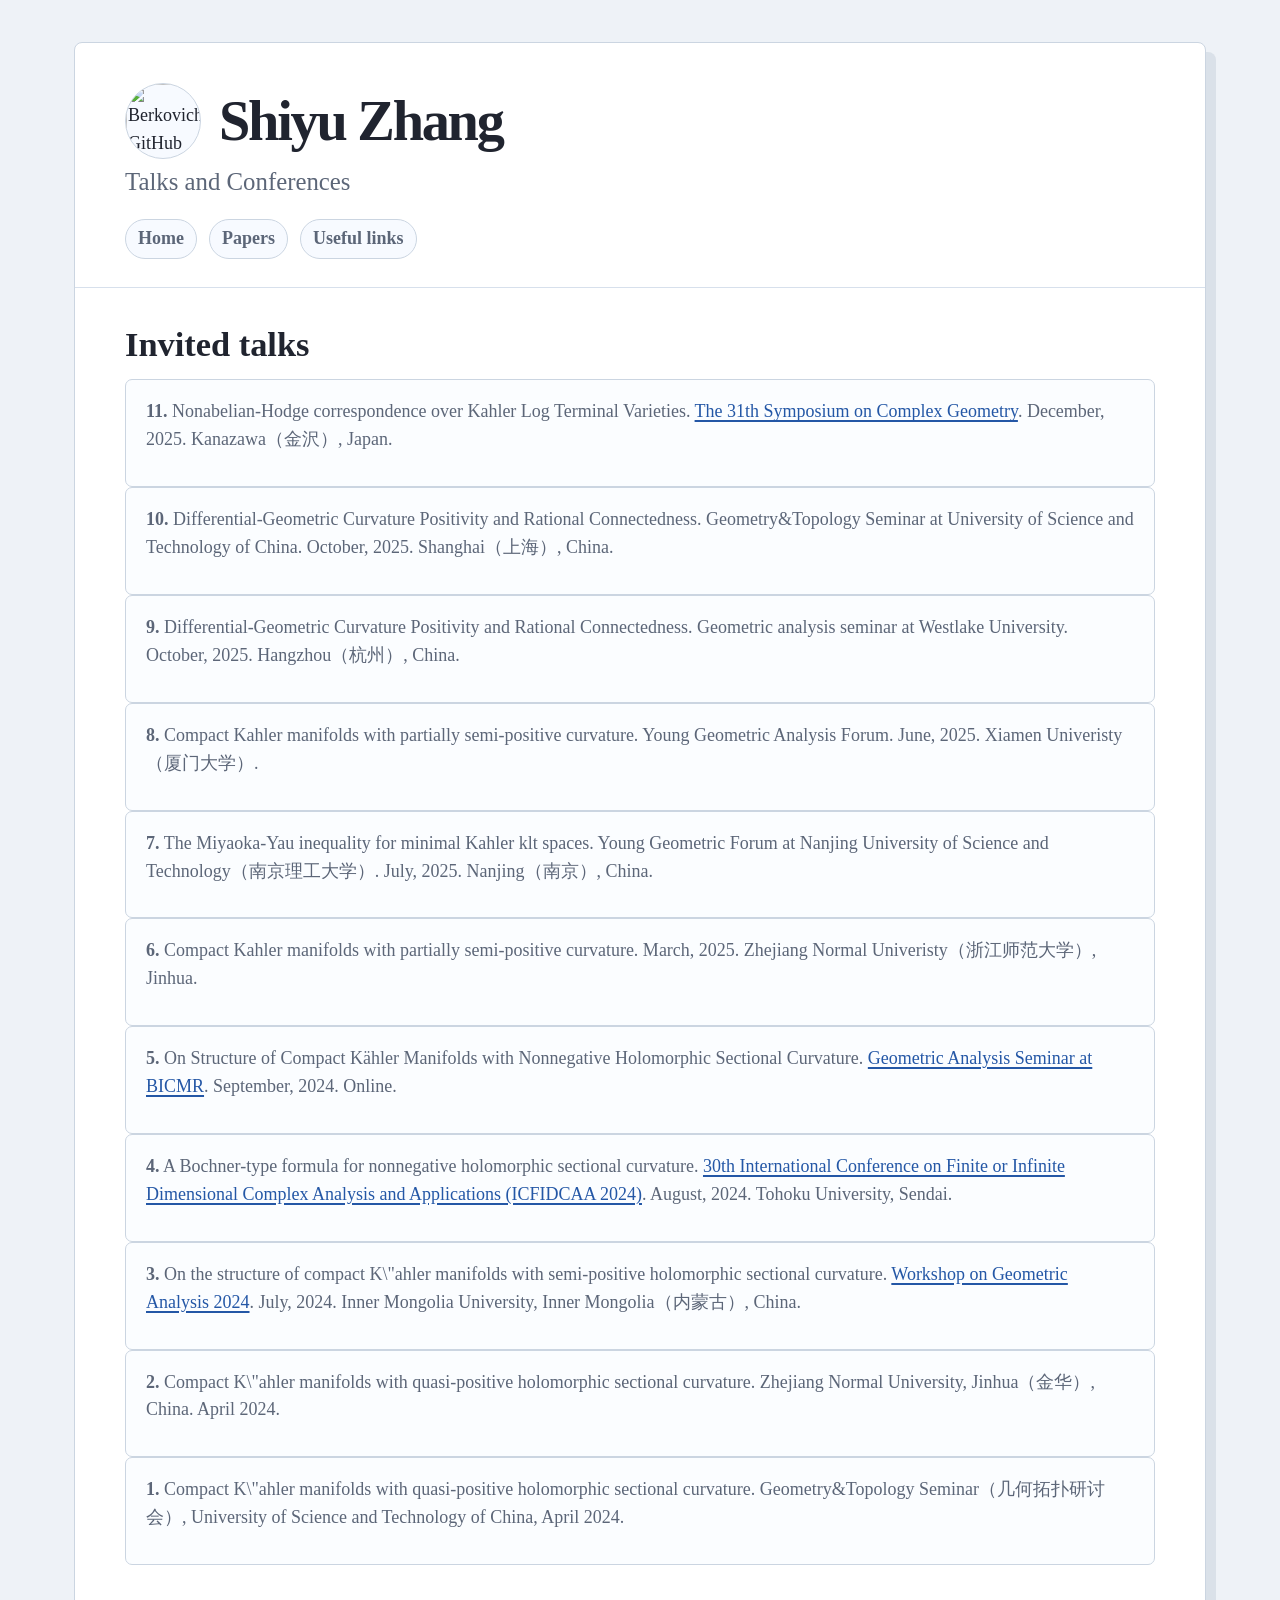
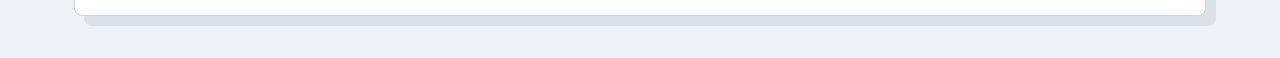
==== conferences/index.html @ d31d9f7d "Add GitHub avatar to page headers" ====
<html>
<head>
  <title>Shiyu Zhang Talks</title>
  <meta name="google-site-verification" content="iiVqSYgyMZaSKjwBvW68iFKeEzjvsk_R_WuHS7sTOfA" />
  <meta charset="UTF-8">
  <meta name="viewport" content="width=device-width, initial-scale=1.0">
  <script type="text/javascript" src="http://cdn.mathjax.org/mathjax/latest/MathJax.js?config=TeX-AMS-MML_HTMLorMML">
</script>
  <script type="text/x-mathjax-config">
    MathJax.Hub.Config({
        tex2jax: {inlineMath: [['$', '$']]},
        messageStyle: "none"
    });
</script>
  <link rel="stylesheet" href="../assets/site.css">
</head>

<body class="math-page">
  <main class="site-shell">
    <article class="site-card">
      <header class="hero">
        <div class="hero-heading">
          <img class="github-avatar" src="https://github.com/BerkovichYu.png" alt="BerkovichYu GitHub avatar">
          <h2 class="hero-title">Shiyu Zhang</h2>
        </div>
        <p class="subtitle">Talks and Conferences</p>
        <nav class="top-nav" aria-label="Page navigation">
          <a href="../">Home</a>
          <a href="../papers/">Papers</a>
          <a href="../Useful%20links/">Useful links</a>
        </nav>
      </header>

      <div class="content">
        <section class="section">
          <h2>Invited talks</h2>
          <div class="list-card">
            <div class="entry-card"><p><strong>11.</strong> Nonabelian-Hodge correspondence over Kahler Log Terminal Varieties. <a href="https://u-lab.my-pharm.ac.jp/~noda/cnf/kanazawa31e.html">The 31th Symposium on Complex Geometry</a>. December, 2025. Kanazawa（金沢）, Japan.</p></div>
            <div class="entry-card"><p><strong>10.</strong> Differential-Geometric Curvature Positivity and Rational Connectedness. Geometry&amp;Topology Seminar at University of Science and Technology of China. October, 2025. Shanghai（上海）, China.</p></div>
            <div class="entry-card"><p><strong>9.</strong> Differential-Geometric Curvature Positivity and Rational Connectedness. Geometric analysis seminar at Westlake University. October, 2025. Hangzhou（杭州）, China.</p></div>
            <div class="entry-card"><p><strong>8.</strong> Compact Kahler manifolds with partially semi-positive curvature. Young Geometric Analysis Forum. June, 2025. Xiamen Univeristy（厦门大学）.</p></div>
            <div class="entry-card"><p><strong>7.</strong> The Miyaoka-Yau inequality for minimal Kahler klt spaces. Young Geometric Forum at Nanjing University of Science and Technology（南京理工大学）. July, 2025. Nanjing（南京）, China.</p></div>
            <div class="entry-card"><p><strong>6.</strong> Compact Kahler manifolds with partially semi-positive curvature. March, 2025. Zhejiang Normal Univeristy（浙江师范大学）, Jinhua.</p></div>
            <div class="entry-card"><p><strong>5.</strong> On Structure of Compact Kähler Manifolds with Nonnegative Holomorphic Sectional Curvature. <a href="https://www.math.pku.edu.cn/teachers/jianchunchu/seminar24-25Fall.html">Geometric Analysis Seminar at BICMR</a>. September, 2024. Online.</p></div>
            <div class="entry-card"><p><strong>4.</strong> A Bochner-type formula for nonnegative holomorphic sectional curvature. <a href="https://www.math.is.tohoku.ac.jp/~sugawa/ICFIDCAA2024/">30th International Conference on Finite or Infinite Dimensional Complex Analysis and Applications (ICFIDCAA 2024)</a>. August, 2024. Tohoku University, Sendai.</p></div>
            <div class="entry-card"><p><strong>3.</strong> On the structure of compact K\"ahler manifolds with semi-positive holomorphic sectional curvature. <a href="http://conference.bicmr.pku.edu.cn/meeting/index?id=117">Workshop on Geometric Analysis 2024</a>. July, 2024. Inner Mongolia University, Inner Mongolia（内蒙古）, China.</p></div>
            <div class="entry-card"><p><strong>2.</strong> Compact K\"ahler manifolds with quasi-positive holomorphic sectional curvature. Zhejiang Normal University, Jinhua（金华）, China. April 2024.</p></div>
            <div class="entry-card"><p><strong>1.</strong> Compact K\"ahler manifolds with quasi-positive holomorphic sectional curvature. Geometry&amp;Topology Seminar（几何拓扑研讨会）, University of Science and Technology of China, April 2024.</p></div>
          </div>
        </section>
      </div>
    </article>
  </main>
</body>
</html>
---- assets/site.css ----
:root {
  --page-bg: #eef2f7;
  --panel-bg: #ffffff;
  --ink: #20242f;
  --muted: #5c6678;
  --line: #cbd5e1;
  --soft-line: #d7e0ec;
  --chip-bg: #f7faff;
  --blue: #2457a6;
  --green: #26734d;
  --gold: #8b6418;
  --purple: #6550aa;
}

* {
  box-sizing: border-box;
}

body {
  margin: 0;
  background: var(--page-bg);
  color: var(--ink);
  font-family: Inter, ui-sans-serif, system-ui, -apple-system, BlinkMacSystemFont, "Segoe UI", Arial, sans-serif;
  font-size: 18px;
  line-height: 1.55;
}

body.math-page {
  font-family: Georgia, "Times New Roman", serif;
}

a {
  color: var(--blue);
  text-decoration-thickness: 1.5px;
  text-underline-offset: 3px;
}

a:hover {
  color: var(--purple);
}

.site-shell {
  max-width: 1180px;
  margin: 42px auto;
  padding: 0 24px;
}

.site-card {
  background: var(--panel-bg);
  border: 1px solid var(--line);
  border-radius: 8px;
  box-shadow: 10px 10px 0 rgba(148, 163, 184, 0.22);
  overflow: hidden;
}

.hero {
  padding: 40px 50px 28px;
  border-bottom: 1px solid var(--soft-line);
}

.hero-heading {
  display: flex;
  align-items: center;
  gap: 18px;
}

.github-avatar {
  width: clamp(54px, 7vw, 76px);
  height: clamp(54px, 7vw, 76px);
  border: 1px solid var(--line);
  border-radius: 50%;
  background: var(--chip-bg);
  object-fit: cover;
}

.hero-title {
  margin: 0;
  color: var(--ink);
  font-family: Georgia, "Times New Roman", serif;
  font-size: clamp(2.35rem, 4.4vw, 3.55rem);
  line-height: 1;
  letter-spacing: -0.04em;
}

.subtitle {
  margin: 8px 0 0;
  color: var(--muted);
  font-size: clamp(1.15rem, 2.2vw, 1.55rem);
  line-height: 1.2;
}

.content {
  padding: 38px 50px 50px;
}

.section {
  border-top: 3px solid var(--line);
  margin-top: 34px;
  padding-top: 30px;
}

.section:first-child {
  border-top: 0;
  margin-top: 0;
  padding-top: 0;
}

.section h2 {
  margin: 0 0 16px;
  color: var(--ink);
  font-size: clamp(1.55rem, 3vw, 2.15rem);
  line-height: 1.1;
}

.section-intro {
  margin: 0 0 24px;
  color: var(--muted);
  font-size: 1.05rem;
}

.badges {
  display: flex;
  flex-wrap: wrap;
  gap: 10px 12px;
  margin: 0;
  padding: 0;
  list-style: none;
}

.badge {
  display: inline-flex;
  align-items: center;
  gap: 6px;
  border: 1px solid var(--line);
  border-radius: 999px;
  background: var(--chip-bg);
  padding: 4px 12px;
  color: #273348;
  font-size: 1rem;
  line-height: 1.2;
}

.badge strong {
  color: var(--ink);
}

.card-grid {
  display: grid;
  grid-template-columns: repeat(2, minmax(0, 1fr));
  gap: 16px;
}

.card-grid.three {
  grid-template-columns: repeat(3, minmax(0, 1fr));
}

.info-card,
.link-card,
.news-card,
.entry-card {
  border: 1px solid var(--line);
  border-radius: 7px;
  background: #fbfdff;
  padding: 18px 20px;
}

.info-card h3,
.news-card h3,
.entry-card h3 {
  margin: 0 0 8px;
  color: var(--ink);
  font-size: 1.16rem;
  line-height: 1.2;
}

.info-card p,
.news-card p,
.entry-card p,
.link-card p {
  margin: 0;
  color: var(--muted);
}

.profile-link {
  display: grid;
  grid-template-columns: auto 1fr auto;
  align-items: center;
  gap: 24px;
  margin-top: 18px;
  border: 1px solid var(--line);
  border-radius: 7px;
  background: #fbfdff;
  padding: 16px 20px;
  text-decoration: none;
}

.profile-link strong {
  color: var(--purple);
  font-size: 1.16rem;
}

.profile-link span {
  color: var(--muted);
}

.pill {
  display: inline-flex;
  align-items: center;
  border-radius: 999px;
  background: #edf2f8;
  padding: 2px 12px;
  color: var(--muted);
  font-size: 0.8rem;
  font-weight: 800;
  letter-spacing: 0.03em;
  text-transform: uppercase;
}

.news-card {
  padding: 18px 22px;
}


.homepage-layout {
  display: grid;
  grid-template-columns: minmax(0, 1fr) 240px;
  gap: 34px;
  align-items: start;
}

.main-column {
  min-width: 0;
}

.about-section {
  margin-top: 40px;
}

.research-section {
  margin-top: 38px;
}

.sidebar-links {
  border-left: 3px solid var(--line);
  padding-left: 26px;
  position: sticky;
  top: 28px;
}

.sidebar-links h2 {
  margin: 0 0 8px;
  color: var(--ink);
  font-size: 1.45rem;
  line-height: 1.1;
}

.sidebar-links p {
  margin: 0 0 18px;
  color: var(--muted);
  font-size: 0.98rem;
}

.side-link-list {
  display: grid;
  gap: 12px;
}

.side-link {
  display: flex;
  align-items: center;
  justify-content: space-between;
  gap: 12px;
  border: 1px solid var(--line);
  border-radius: 7px;
  background: #fbfdff;
  padding: 14px 16px;
  text-decoration: none;
}

.side-link strong {
  font-size: 1.12rem;
}

.side-link.blue strong { color: var(--blue); }
.side-link.green strong { color: var(--green); }
.side-link.gold strong { color: var(--gold); }
.side-link.purple strong { color: var(--purple); }

.quick-links {
  display: grid;
  grid-template-columns: repeat(3, minmax(0, 1fr));
  gap: 16px;
  margin-top: 20px;
}

.link-card {
  display: flex;
  min-height: 150px;
  flex-direction: column;
  justify-content: space-between;
  color: inherit;
  text-decoration: none;
}

.link-card strong {
  display: block;
  margin-bottom: 6px;
  font-size: 1.65rem;
  line-height: 1.1;
}

.link-card.blue strong { color: var(--blue); }
.link-card.green strong { color: var(--green); }
.link-card.gold strong { color: var(--gold); }
.link-card.purple strong { color: var(--purple); }

.top-nav {
  display: flex;
  flex-wrap: wrap;
  gap: 12px;
  margin-top: 22px;
}

.top-nav a {
  border: 1px solid var(--line);
  border-radius: 999px;
  background: var(--chip-bg);
  padding: 5px 12px;
  color: var(--muted);
  font-weight: 700;
  text-decoration: none;
}

details.entry-card,
details.paper-entry {
  display: block;
  margin: 14px 0;
}

details.paper-entry {
  border: 1px solid var(--line);
  border-radius: 7px;
  background: #fbfdff;
  padding: 16px 18px;
}

summary {
  cursor: pointer;
  color: var(--ink);
  font-weight: 700;
}

details.paper-entry p {
  color: var(--muted);
}

.list-card p {
  margin: 0 0 14px;
}

@media (max-width: 760px) {
  .site-shell {
    margin: 20px auto;
    padding: 0 12px;
  }

  .site-card {
    box-shadow: 5px 5px 0 rgba(148, 163, 184, 0.2);
  }

  .hero,
  .content {
    padding-left: 22px;
    padding-right: 22px;
  }

  .card-grid,
  .card-grid.three,
  .quick-links,
  .profile-link,
  .homepage-layout {
    grid-template-columns: 1fr;
  }

  .sidebar-links {
    border-left: 0;
    border-top: 3px solid var(--line);
    padding-left: 0;
    padding-top: 26px;
    position: static;
  }
}

.article-body {
  color: #273348;
}

.article-body p {
  margin: 0 0 16px;
}

.article-body blockquote {
  margin: 12px 0 0;
  border-left: 4px solid var(--line);
  padding: 8px 0 8px 16px;
  color: var(--muted);
}

.resource-list {
  display: grid;
  gap: 12px;
}

.resource-row {
  border: 1px solid var(--line);
  border-radius: 7px;
  background: #fbfdff;
  padding: 12px 16px;
}
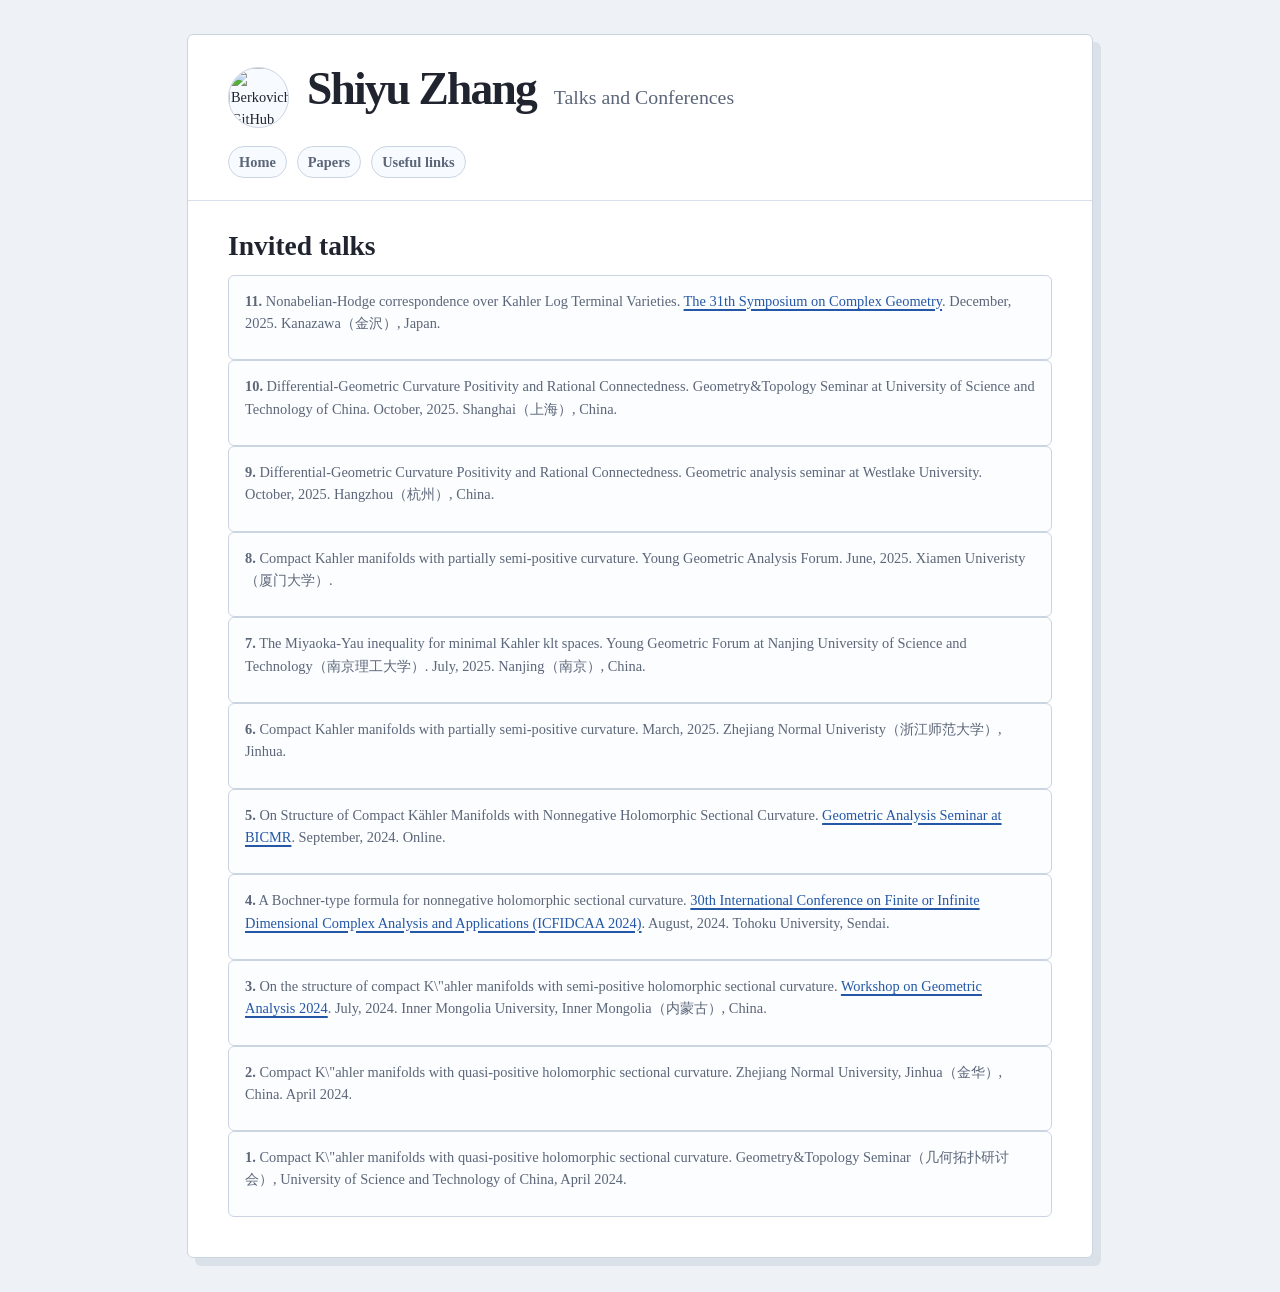
==== commit ad15858e: "Align subtitles with page titles" ====
--- a/conferences/index.html
+++ b/conferences/index.html
@@ -22,8 +22,8 @@
         <div class="hero-heading">
           <img class="github-avatar" src="https://github.com/BerkovichYu.png" alt="BerkovichYu GitHub avatar">
           <h2 class="hero-title">Shiyu Zhang</h2>
+          <p class="subtitle">Talks and Conferences</p>
         </div>
-        <p class="subtitle">Talks and Conferences</p>
         <nav class="top-nav" aria-label="Page navigation">
           <a href="../">Home</a>
           <a href="../papers/">Papers</a>
--- a/assets/site.css
+++ b/assets/site.css
@@ -10,6 +10,8 @@
   --green: #26734d;
   --gold: #8b6418;
   --purple: #6550aa;
+  --site-scale: 0.8;
+  font-size: 80%;
 }
 
 * {
@@ -21,7 +23,7 @@
   background: var(--page-bg);
   color: var(--ink);
   font-family: Inter, ui-sans-serif, system-ui, -apple-system, BlinkMacSystemFont, "Segoe UI", Arial, sans-serif;
-  font-size: 18px;
+  font-size: 1.125rem;
   line-height: 1.55;
 }
 
@@ -40,33 +42,35 @@
 }
 
 .site-shell {
-  max-width: 1180px;
-  margin: 42px auto;
-  padding: 0 24px;
+  max-width: 944px;
+  margin: 34px auto;
+  padding: 0 19px;
 }
 
 .site-card {
   background: var(--panel-bg);
   border: 1px solid var(--line);
-  border-radius: 8px;
-  box-shadow: 10px 10px 0 rgba(148, 163, 184, 0.22);
+  border-radius: 6px;
+  box-shadow: 8px 8px 0 rgba(148, 163, 184, 0.22);
   overflow: hidden;
 }
 
 .hero {
-  padding: 40px 50px 28px;
+  padding: 32px 40px 22px;
   border-bottom: 1px solid var(--soft-line);
 }
 
 .hero-heading {
   display: flex;
-  align-items: center;
-  gap: 18px;
+  align-items: baseline;
+  flex-wrap: wrap;
+  gap: 14px 18px;
 }
 
 .github-avatar {
-  width: clamp(54px, 7vw, 76px);
-  height: clamp(54px, 7vw, 76px);
+  align-self: center;
+  width: clamp(43px, 5.6vw, 61px);
+  height: clamp(43px, 5.6vw, 61px);
   border: 1px solid var(--line);
   border-radius: 50%;
   background: var(--chip-bg);
@@ -83,20 +87,20 @@
 }
 
 .subtitle {
-  margin: 8px 0 0;
+  margin: 0;
   color: var(--muted);
   font-size: clamp(1.15rem, 2.2vw, 1.55rem);
   line-height: 1.2;
 }
 
 .content {
-  padding: 38px 50px 50px;
+  padding: 30px 40px 40px;
 }
 
 .section {
-  border-top: 3px solid var(--line);
-  margin-top: 34px;
-  padding-top: 30px;
+  border-top: 2px solid var(--line);
+  margin-top: 27px;
+  padding-top: 24px;
 }
 
 .section:first-child {
@@ -106,14 +110,14 @@
 }
 
 .section h2 {
-  margin: 0 0 16px;
+  margin: 0 0 13px;
   color: var(--ink);
   font-size: clamp(1.55rem, 3vw, 2.15rem);
   line-height: 1.1;
 }
 
 .section-intro {
-  margin: 0 0 24px;
+  margin: 0 0 28px;
   color: var(--muted);
   font-size: 1.05rem;
 }
@@ -121,7 +125,7 @@
 .badges {
   display: flex;
   flex-wrap: wrap;
-  gap: 10px 12px;
+  gap: 8px 10px;
   margin: 0;
   padding: 0;
   list-style: none;
@@ -130,11 +134,11 @@
 .badge {
   display: inline-flex;
   align-items: center;
-  gap: 6px;
+  gap: 5px;
   border: 1px solid var(--line);
   border-radius: 999px;
   background: var(--chip-bg);
-  padding: 4px 12px;
+  padding: 3px 10px;
   color: #273348;
   font-size: 1rem;
   line-height: 1.2;
@@ -147,7 +151,7 @@
 .card-grid {
   display: grid;
   grid-template-columns: repeat(2, minmax(0, 1fr));
-  gap: 16px;
+  gap: 13px;
 }
 
 .card-grid.three {
@@ -159,15 +163,15 @@
 .news-card,
 .entry-card {
   border: 1px solid var(--line);
-  border-radius: 7px;
+  border-radius: 6px;
   background: #fbfdff;
-  padding: 18px 20px;
+  padding: 14px 16px;
 }
 
 .info-card h3,
 .news-card h3,
 .entry-card h3 {
-  margin: 0 0 8px;
+  margin: 0 0 6px;
   color: var(--ink);
   font-size: 1.16rem;
   line-height: 1.2;
@@ -185,12 +189,12 @@
   display: grid;
   grid-template-columns: auto 1fr auto;
   align-items: center;
-  gap: 24px;
-  margin-top: 18px;
-  border: 1px solid var(--line);
-  border-radius: 7px;
+  gap: 19px;
+  margin-top: 14px;
+  border: 1px solid var(--line);
+  border-radius: 6px;
   background: #fbfdff;
-  padding: 16px 20px;
+  padding: 13px 16px;
   text-decoration: none;
 }
 
@@ -208,7 +212,7 @@
   align-items: center;
   border-radius: 999px;
   background: #edf2f8;
-  padding: 2px 12px;
+  padding: 2px 10px;
   color: var(--muted);
   font-size: 0.8rem;
   font-weight: 800;
@@ -217,14 +221,14 @@
 }
 
 .news-card {
-  padding: 18px 22px;
+  padding: 14px 18px;
 }
 
 
 .homepage-layout {
   display: grid;
-  grid-template-columns: minmax(0, 1fr) 240px;
-  gap: 34px;
+  grid-template-columns: minmax(0, 1fr) 192px;
+  gap: 27px;
   align-items: start;
 }
 
@@ -233,47 +237,47 @@
 }
 
 .about-section {
-  margin-top: 40px;
+  margin-top: 32px;
 }
 
 .research-section {
-  margin-top: 38px;
+  margin-top: 30px;
 }
 
 .sidebar-links {
-  border-left: 3px solid var(--line);
-  padding-left: 26px;
+  border-left: 2px solid var(--line);
+  padding-left: 21px;
   position: sticky;
-  top: 28px;
+  top: 22px;
 }
 
 .sidebar-links h2 {
-  margin: 0 0 8px;
+  margin: 0 0 6px;
   color: var(--ink);
   font-size: 1.45rem;
   line-height: 1.1;
 }
 
 .sidebar-links p {
-  margin: 0 0 18px;
+  margin: 0 0 11px;
   color: var(--muted);
   font-size: 0.98rem;
 }
 
 .side-link-list {
   display: grid;
-  gap: 12px;
+  gap: 10px;
 }
 
 .side-link {
   display: flex;
   align-items: center;
   justify-content: space-between;
-  gap: 12px;
-  border: 1px solid var(--line);
-  border-radius: 7px;
+  gap: 10px;
+  border: 1px solid var(--line);
+  border-radius: 6px;
   background: #fbfdff;
-  padding: 14px 16px;
+  padding: 11px 13px;
   text-decoration: none;
 }
 
@@ -289,13 +293,13 @@
 .quick-links {
   display: grid;
   grid-template-columns: repeat(3, minmax(0, 1fr));
-  gap: 16px;
-  margin-top: 20px;
+  gap: 13px;
+  margin-top: 16px;
 }
 
 .link-card {
   display: flex;
-  min-height: 150px;
+  min-height: 120px;
   flex-direction: column;
   justify-content: space-between;
   color: inherit;
@@ -304,7 +308,7 @@
 
 .link-card strong {
   display: block;
-  margin-bottom: 6px;
+  margin-bottom: 5px;
   font-size: 1.65rem;
   line-height: 1.1;
 }
@@ -317,15 +321,15 @@
 .top-nav {
   display: flex;
   flex-wrap: wrap;
-  gap: 12px;
-  margin-top: 22px;
+  gap: 10px;
+  margin-top: 18px;
 }
 
 .top-nav a {
   border: 1px solid var(--line);
   border-radius: 999px;
   background: var(--chip-bg);
-  padding: 5px 12px;
+  padding: 4px 10px;
   color: var(--muted);
   font-weight: 700;
   text-decoration: none;
@@ -334,14 +338,14 @@
 details.entry-card,
 details.paper-entry {
   display: block;
-  margin: 14px 0;
+  margin: 11px 0;
 }
 
 details.paper-entry {
   border: 1px solid var(--line);
-  border-radius: 7px;
+  border-radius: 6px;
   background: #fbfdff;
-  padding: 16px 18px;
+  padding: 13px 14px;
 }
 
 summary {
@@ -355,23 +359,23 @@
 }
 
 .list-card p {
-  margin: 0 0 14px;
+  margin: 0 0 11px;
 }
 
 @media (max-width: 760px) {
   .site-shell {
-    margin: 20px auto;
-    padding: 0 12px;
+    margin: 16px auto;
+    padding: 0 10px;
   }
 
   .site-card {
-    box-shadow: 5px 5px 0 rgba(148, 163, 184, 0.2);
+    box-shadow: 4px 4px 0 rgba(148, 163, 184, 0.2);
   }
 
   .hero,
   .content {
-    padding-left: 22px;
-    padding-right: 22px;
+    padding-left: 18px;
+    padding-right: 18px;
   }
 
   .card-grid,
@@ -384,9 +388,9 @@
 
   .sidebar-links {
     border-left: 0;
-    border-top: 3px solid var(--line);
+    border-top: 2px solid var(--line);
     padding-left: 0;
-    padding-top: 26px;
+    padding-top: 21px;
     position: static;
   }
 }
@@ -396,24 +400,24 @@
 }
 
 .article-body p {
-  margin: 0 0 16px;
+  margin: 0 0 13px;
 }
 
 .article-body blockquote {
-  margin: 12px 0 0;
-  border-left: 4px solid var(--line);
-  padding: 8px 0 8px 16px;
+  margin: 10px 0 0;
+  border-left: 3px solid var(--line);
+  padding: 6px 0 6px 13px;
   color: var(--muted);
 }
 
 .resource-list {
   display: grid;
-  gap: 12px;
+  gap: 10px;
 }
 
 .resource-row {
   border: 1px solid var(--line);
-  border-radius: 7px;
+  border-radius: 6px;
   background: #fbfdff;
-  padding: 12px 16px;
-}
+  padding: 10px 13px;
+}
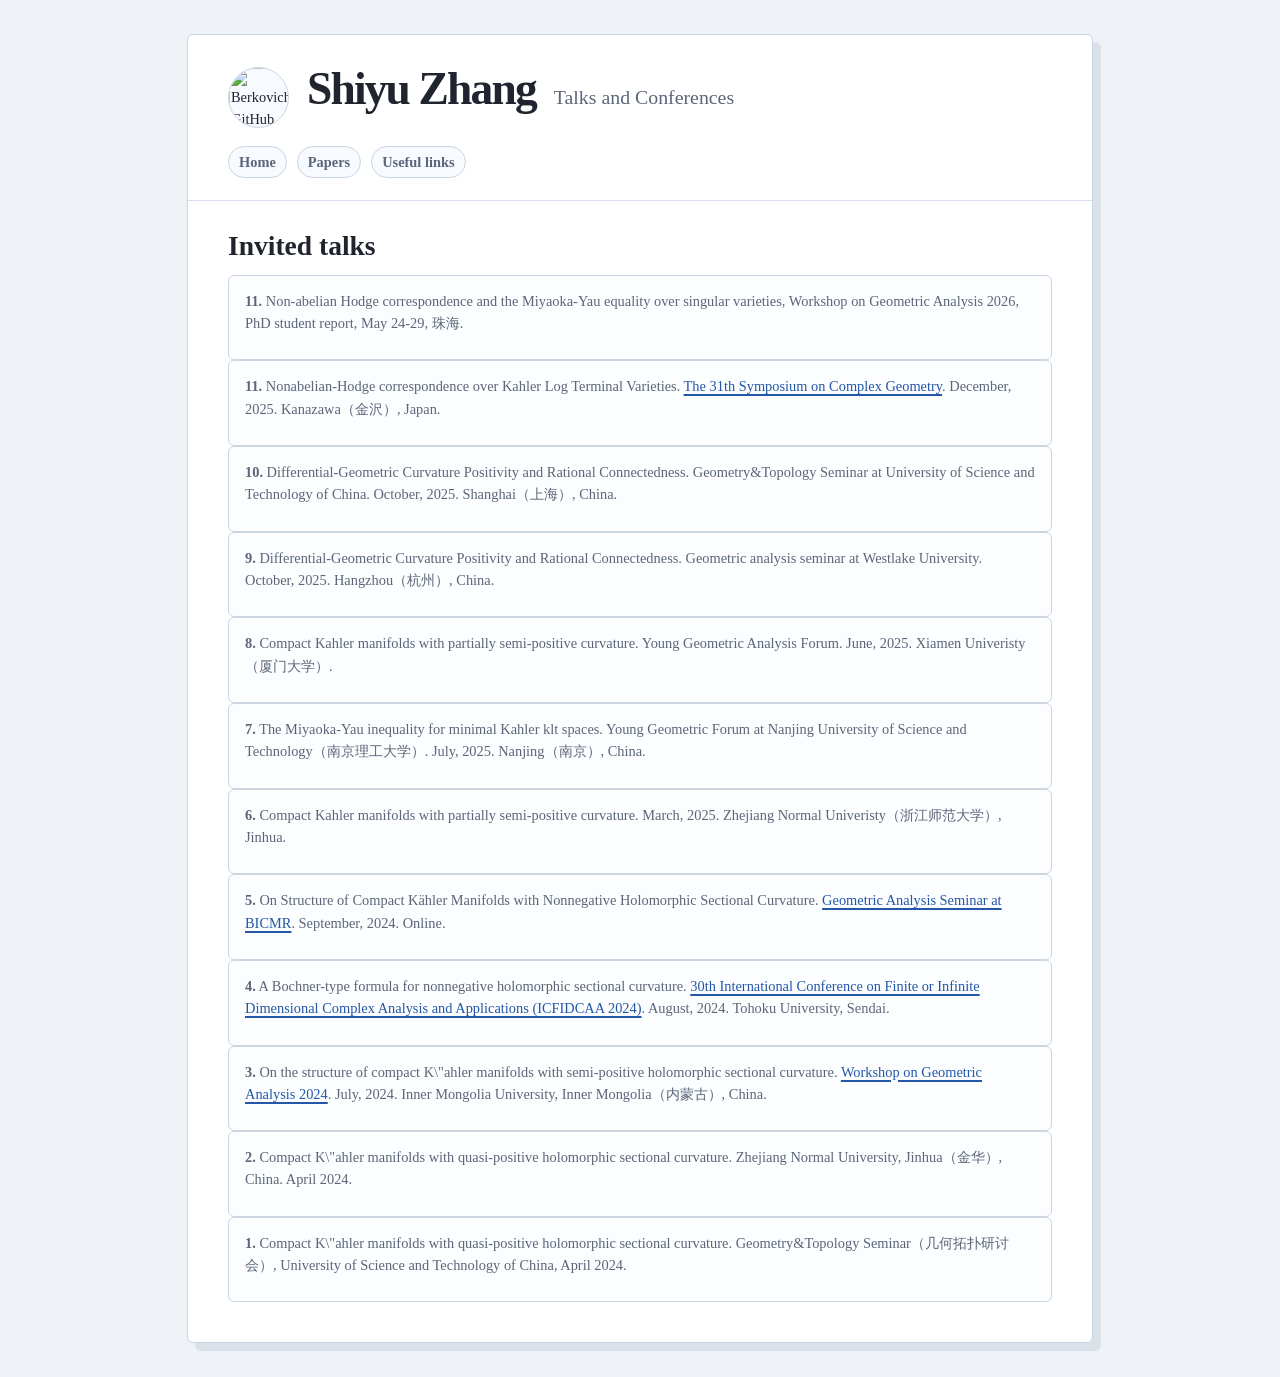
==== commit b5d2ab60: "Update index.html" ====
--- a/conferences/index.html
+++ b/conferences/index.html
@@ -35,6 +35,7 @@
         <section class="section">
           <h2>Invited talks</h2>
           <div class="list-card">
+            <div class="entry-card"><p><strong>11.</strong> Non-abelian Hodge correspondence and the Miyaoka-Yau equality over singular varieties, Workshop on Geometric Analysis 2026, PhD student report, May 24-29, 珠海.</p></div>
             <div class="entry-card"><p><strong>11.</strong> Nonabelian-Hodge correspondence over Kahler Log Terminal Varieties. <a href="https://u-lab.my-pharm.ac.jp/~noda/cnf/kanazawa31e.html">The 31th Symposium on Complex Geometry</a>. December, 2025. Kanazawa（金沢）, Japan.</p></div>
             <div class="entry-card"><p><strong>10.</strong> Differential-Geometric Curvature Positivity and Rational Connectedness. Geometry&amp;Topology Seminar at University of Science and Technology of China. October, 2025. Shanghai（上海）, China.</p></div>
             <div class="entry-card"><p><strong>9.</strong> Differential-Geometric Curvature Positivity and Rational Connectedness. Geometric analysis seminar at Westlake University. October, 2025. Hangzhou（杭州）, China.</p></div>
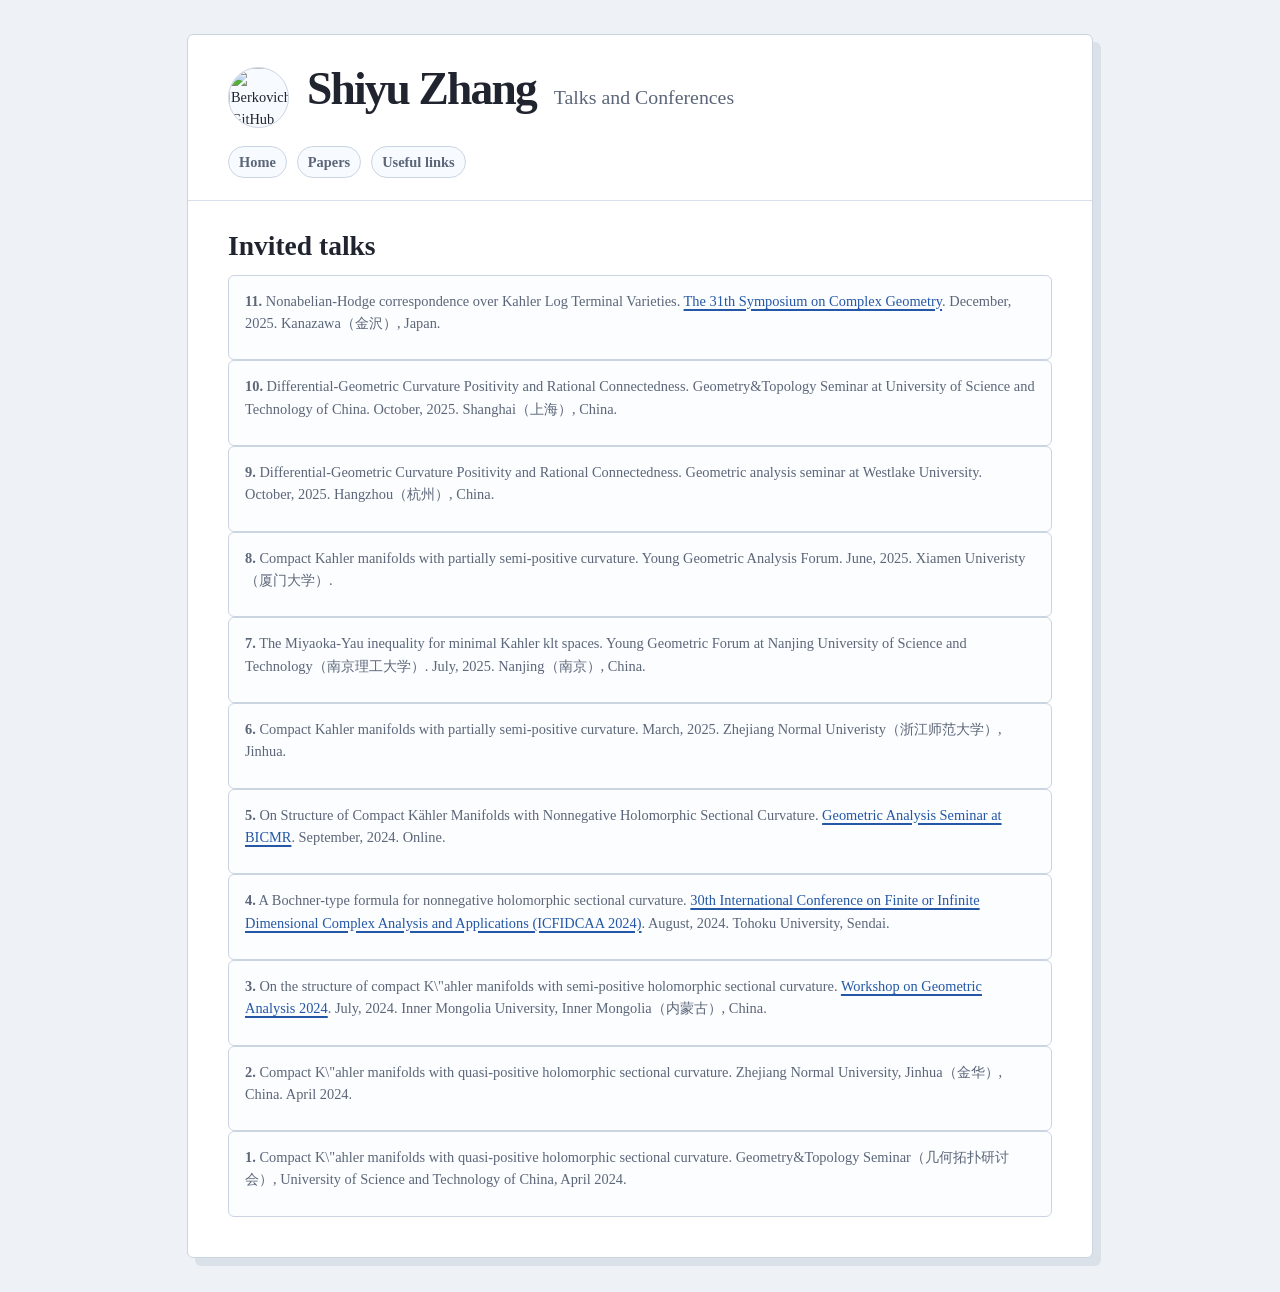
==== commit 0bf5cfb6: "Fix homepage research card layout" ====
--- a/conferences/index.html
+++ b/conferences/index.html
@@ -35,7 +35,6 @@
         <section class="section">
           <h2>Invited talks</h2>
           <div class="list-card">
-            <div class="entry-card"><p><strong>11.</strong> Non-abelian Hodge correspondence and the Miyaoka-Yau equality over singular varieties, Workshop on Geometric Analysis 2026, PhD student report, May 24-29, 珠海.</p></div>
             <div class="entry-card"><p><strong>11.</strong> Nonabelian-Hodge correspondence over Kahler Log Terminal Varieties. <a href="https://u-lab.my-pharm.ac.jp/~noda/cnf/kanazawa31e.html">The 31th Symposium on Complex Geometry</a>. December, 2025. Kanazawa（金沢）, Japan.</p></div>
             <div class="entry-card"><p><strong>10.</strong> Differential-Geometric Curvature Positivity and Rational Connectedness. Geometry&amp;Topology Seminar at University of Science and Technology of China. October, 2025. Shanghai（上海）, China.</p></div>
             <div class="entry-card"><p><strong>9.</strong> Differential-Geometric Curvature Positivity and Rational Connectedness. Geometric analysis seminar at Westlake University. October, 2025. Hangzhou（杭州）, China.</p></div>
--- a/assets/site.css
+++ b/assets/site.css
@@ -158,6 +158,14 @@
   grid-template-columns: repeat(3, minmax(0, 1fr));
 }
 
+.research-section .section-intro {
+  margin-bottom: 34px;
+}
+
+.research-card-grid {
+  grid-template-columns: repeat(2, minmax(260px, 1fr));
+}
+
 .info-card,
 .link-card,
 .news-card,
@@ -380,6 +388,7 @@
 
   .card-grid,
   .card-grid.three,
+  .research-card-grid,
   .quick-links,
   .profile-link,
   .homepage-layout {
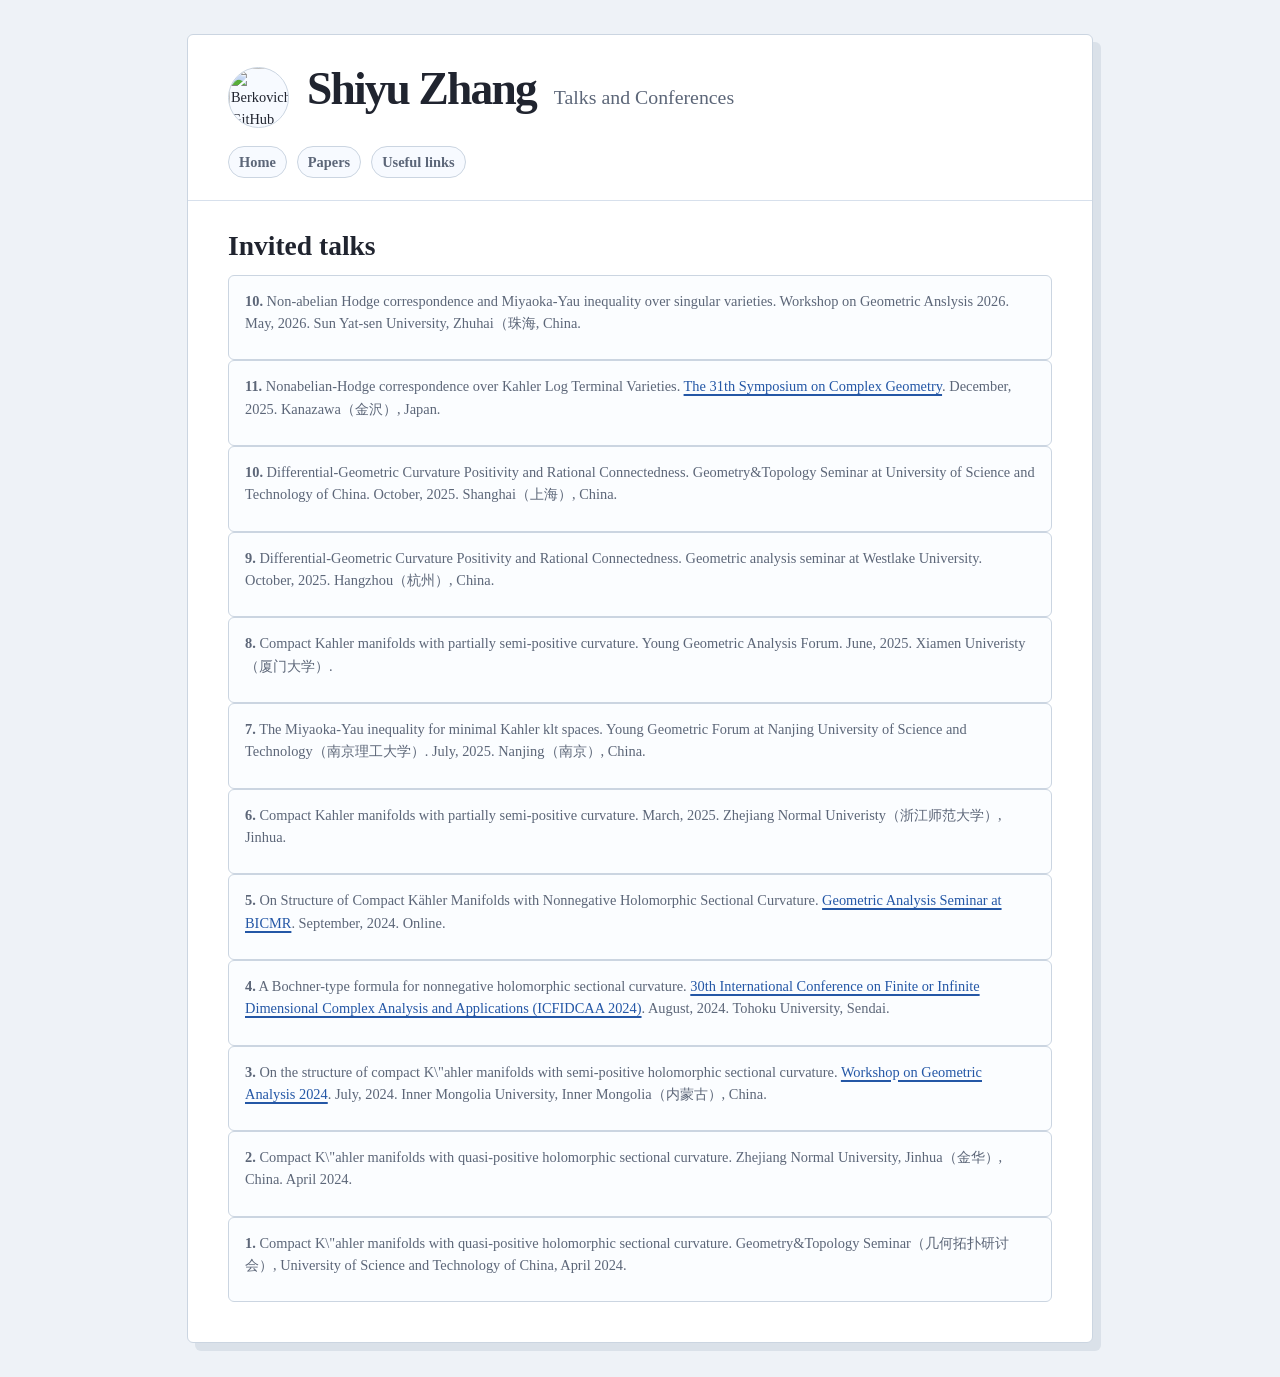
==== commit 6bc4ac74: "Update index.html" ====
--- a/conferences/index.html
+++ b/conferences/index.html
@@ -35,6 +35,7 @@
         <section class="section">
           <h2>Invited talks</h2>
           <div class="list-card">
+            <div class="entry-card"><p><strong>10.</strong> Non-abelian Hodge correspondence and Miyaoka-Yau inequality over singular varieties. Workshop on Geometric Anslysis 2026. May, 2026. Sun Yat-sen University, Zhuhai（珠海, China.</p></div>
             <div class="entry-card"><p><strong>11.</strong> Nonabelian-Hodge correspondence over Kahler Log Terminal Varieties. <a href="https://u-lab.my-pharm.ac.jp/~noda/cnf/kanazawa31e.html">The 31th Symposium on Complex Geometry</a>. December, 2025. Kanazawa（金沢）, Japan.</p></div>
             <div class="entry-card"><p><strong>10.</strong> Differential-Geometric Curvature Positivity and Rational Connectedness. Geometry&amp;Topology Seminar at University of Science and Technology of China. October, 2025. Shanghai（上海）, China.</p></div>
             <div class="entry-card"><p><strong>9.</strong> Differential-Geometric Curvature Positivity and Rational Connectedness. Geometric analysis seminar at Westlake University. October, 2025. Hangzhou（杭州）, China.</p></div>
--- a/assets/site.css
+++ b/assets/site.css
@@ -235,7 +235,7 @@
 
 .homepage-layout {
   display: grid;
-  grid-template-columns: minmax(0, 1fr) 192px;
+  grid-template-columns: 1fr;
   gap: 27px;
   align-items: start;
 }
@@ -245,6 +245,8 @@
 }
 
 .about-section {
+  display: grid;
+  gap: 13px;
   margin-top: 32px;
 }
 
@@ -253,10 +255,8 @@
 }
 
 .sidebar-links {
-  border-left: 2px solid var(--line);
-  padding-left: 21px;
-  position: sticky;
-  top: 22px;
+  border-top: 2px solid var(--line);
+  padding-top: 24px;
 }
 
 .sidebar-links h2 {
@@ -274,7 +274,8 @@
 
 .side-link-list {
   display: grid;
-  gap: 10px;
+  grid-template-columns: 1fr;
+  gap: 13px;
 }
 
 .side-link {
@@ -396,11 +397,7 @@
   }
 
   .sidebar-links {
-    border-left: 0;
-    border-top: 2px solid var(--line);
-    padding-left: 0;
     padding-top: 21px;
-    position: static;
   }
 }
 
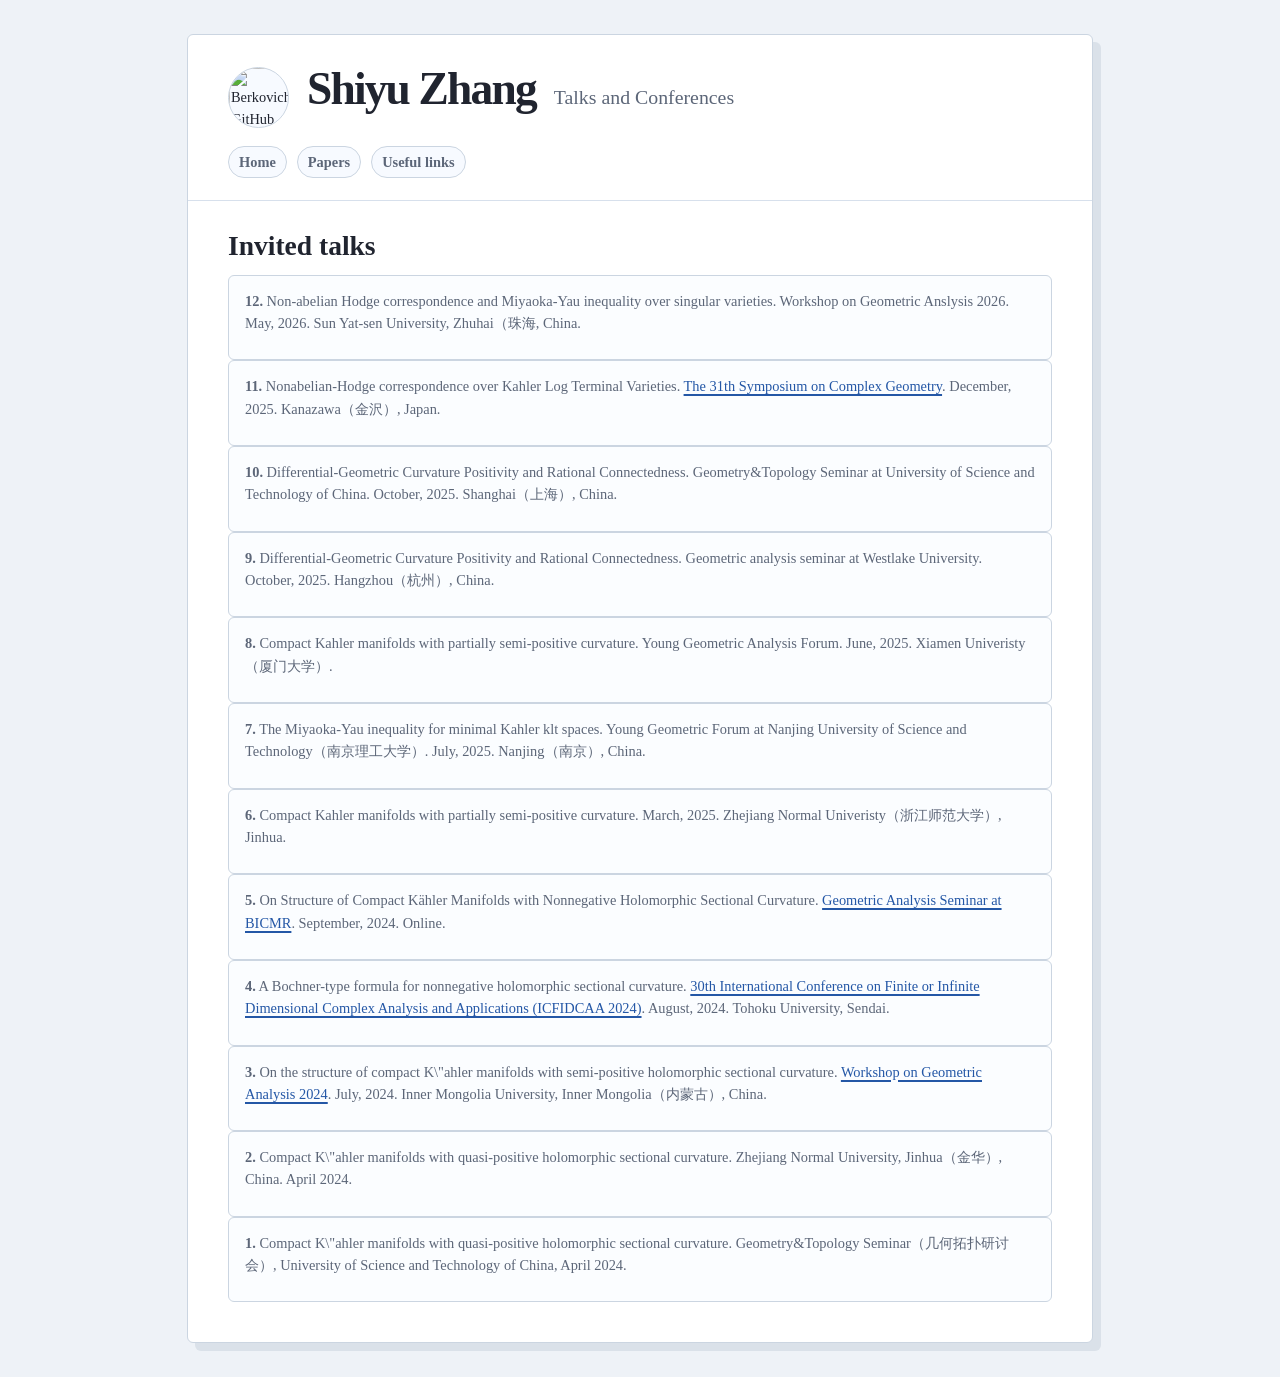
==== commit 5a488f2d: "Update index.html" ====
--- a/conferences/index.html
+++ b/conferences/index.html
@@ -35,7 +35,7 @@
         <section class="section">
           <h2>Invited talks</h2>
           <div class="list-card">
-            <div class="entry-card"><p><strong>10.</strong> Non-abelian Hodge correspondence and Miyaoka-Yau inequality over singular varieties. Workshop on Geometric Anslysis 2026. May, 2026. Sun Yat-sen University, Zhuhai（珠海, China.</p></div>
+            <div class="entry-card"><p><strong>12.</strong> Non-abelian Hodge correspondence and Miyaoka-Yau inequality over singular varieties. Workshop on Geometric Anslysis 2026. May, 2026. Sun Yat-sen University, Zhuhai（珠海, China.</p></div>
             <div class="entry-card"><p><strong>11.</strong> Nonabelian-Hodge correspondence over Kahler Log Terminal Varieties. <a href="https://u-lab.my-pharm.ac.jp/~noda/cnf/kanazawa31e.html">The 31th Symposium on Complex Geometry</a>. December, 2025. Kanazawa（金沢）, Japan.</p></div>
             <div class="entry-card"><p><strong>10.</strong> Differential-Geometric Curvature Positivity and Rational Connectedness. Geometry&amp;Topology Seminar at University of Science and Technology of China. October, 2025. Shanghai（上海）, China.</p></div>
             <div class="entry-card"><p><strong>9.</strong> Differential-Geometric Curvature Positivity and Rational Connectedness. Geometric analysis seminar at Westlake University. October, 2025. Hangzhou（杭州）, China.</p></div>
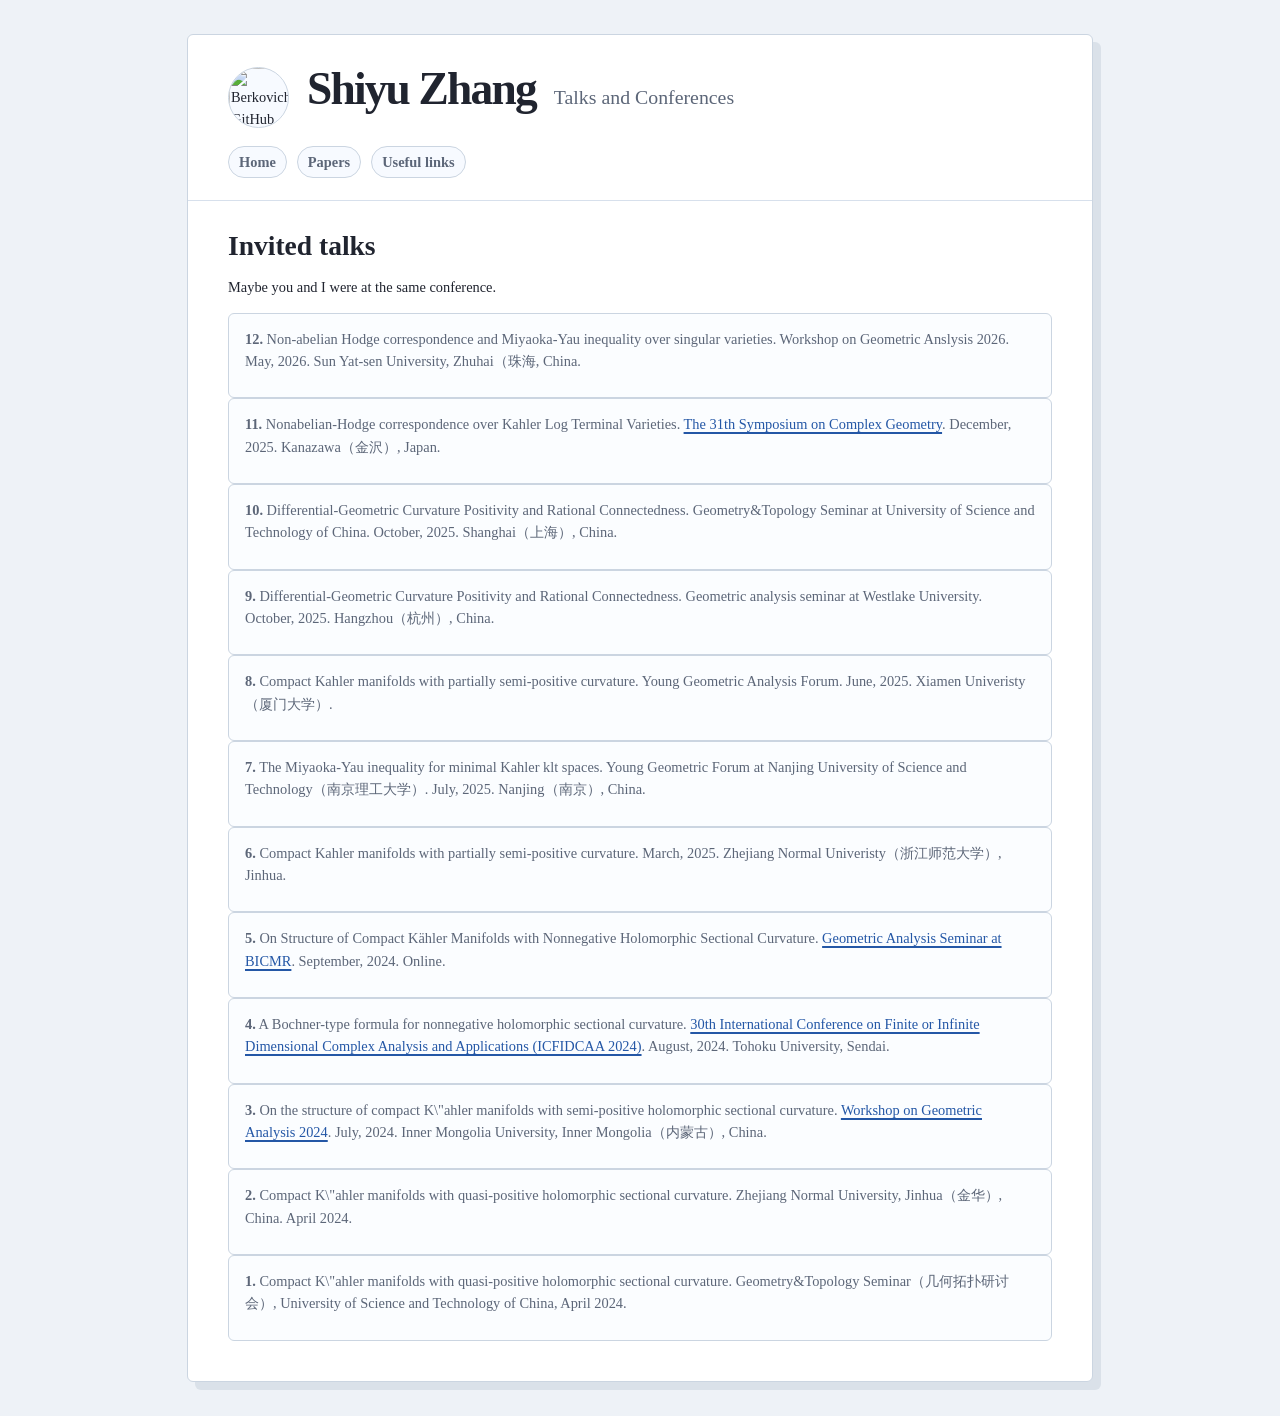
==== commit 3d676629: "Update index.html" ====
--- a/conferences/index.html
+++ b/conferences/index.html
@@ -34,6 +34,11 @@
       <div class="content">
         <section class="section">
           <h2>Invited talks</h2>
+
+          <p>
+          Maybe you and I were at the same conference.
+          </p>
+          
           <div class="list-card">
             <div class="entry-card"><p><strong>12.</strong> Non-abelian Hodge correspondence and Miyaoka-Yau inequality over singular varieties. Workshop on Geometric Anslysis 2026. May, 2026. Sun Yat-sen University, Zhuhai（珠海, China.</p></div>
             <div class="entry-card"><p><strong>11.</strong> Nonabelian-Hodge correspondence over Kahler Log Terminal Varieties. <a href="https://u-lab.my-pharm.ac.jp/~noda/cnf/kanazawa31e.html">The 31th Symposium on Complex Geometry</a>. December, 2025. Kanazawa（金沢）, Japan.</p></div>
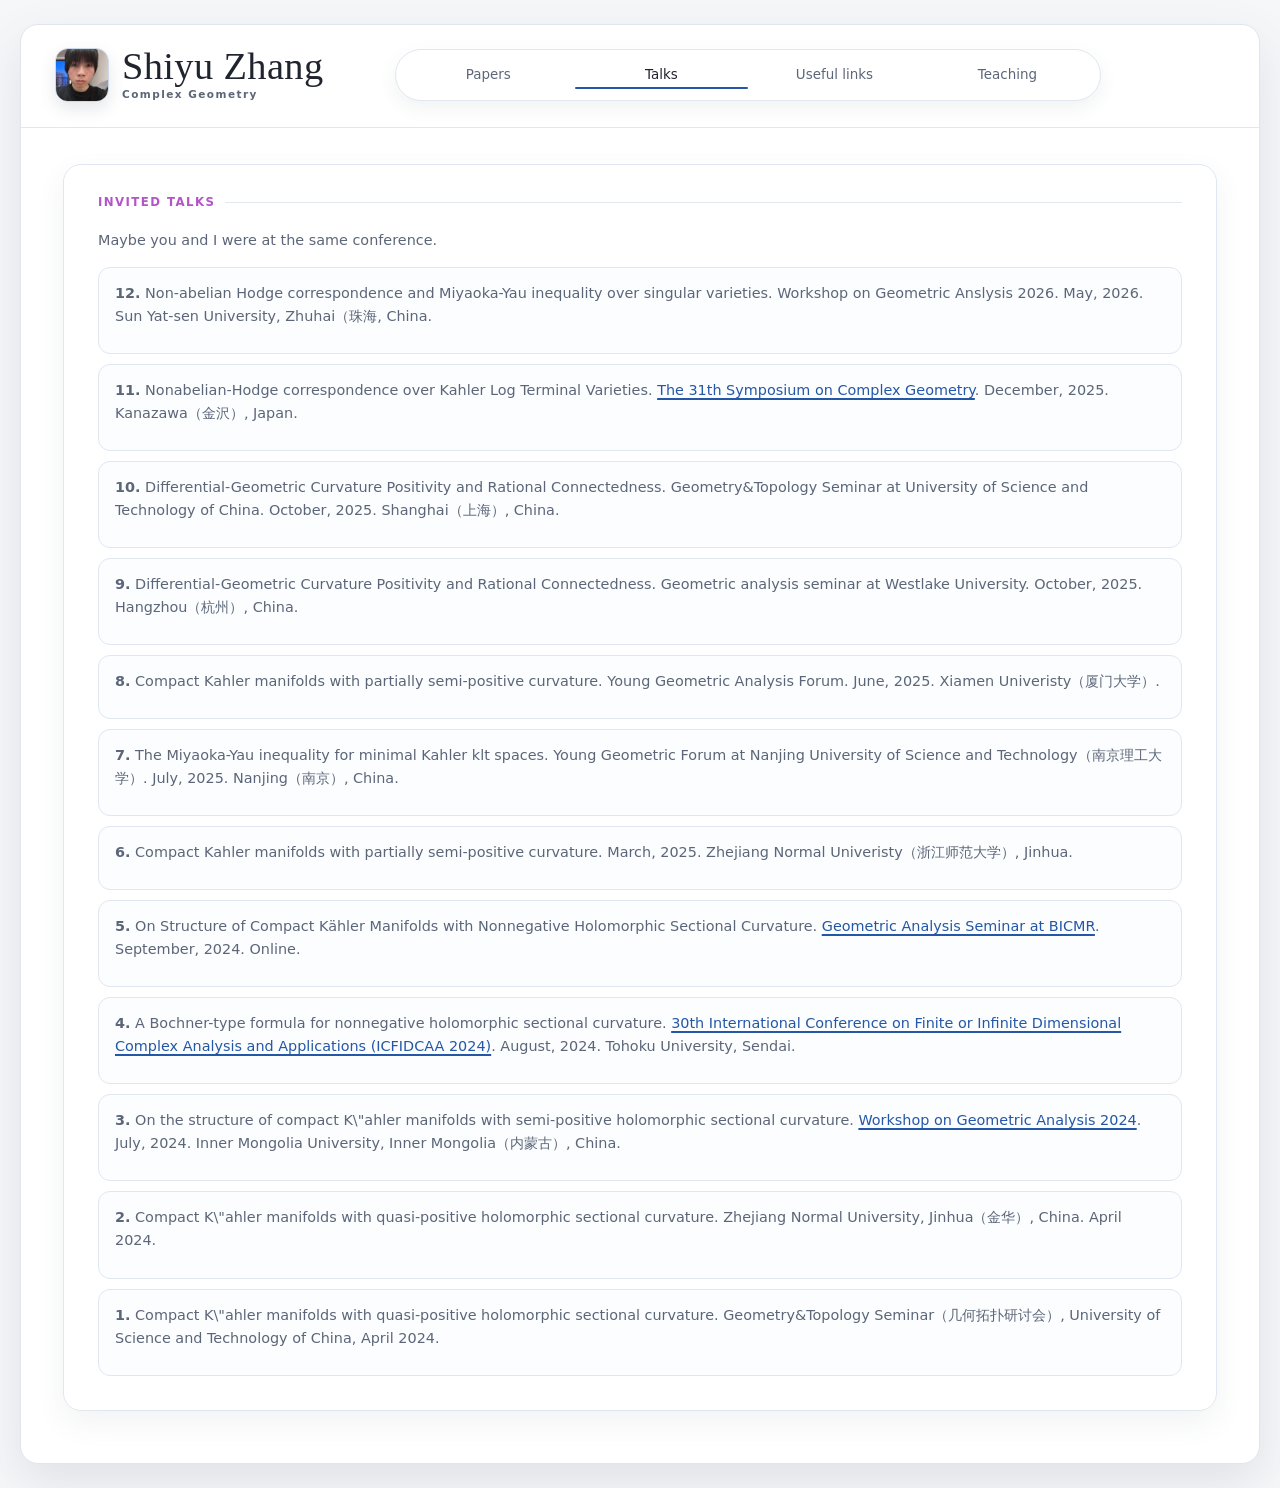
==== commit bf2c47bc: "refresh homepage and subpage design" ====
--- a/conferences/index.html
+++ b/conferences/index.html
@@ -1,4 +1,5 @@
-<html>
+<!DOCTYPE html>
+<html lang="en">
 <head>
   <title>Shiyu Zhang Talks</title>
   <meta name="google-site-verification" content="iiVqSYgyMZaSKjwBvW68iFKeEzjvsk_R_WuHS7sTOfA" />
@@ -15,19 +16,22 @@
   <link rel="stylesheet" href="../assets/site.css">
 </head>
 
-<body class="math-page">
+<body class="subpage-page">
   <main class="site-shell">
-    <article class="site-card">
-      <header class="hero">
-        <div class="hero-heading">
-          <img class="github-avatar" src="https://github.com/BerkovichYu.png" alt="BerkovichYu GitHub avatar">
-          <h2 class="hero-title">Shiyu Zhang</h2>
-          <p class="subtitle">Talks and Conferences</p>
-        </div>
-        <nav class="top-nav" aria-label="Page navigation">
-          <a href="../">Home</a>
+    <article class="site-card subpage-card">
+      <header class="subpage-header">
+        <a class="subpage-brand" href="../" aria-label="Return to Shiyu Zhang homepage">
+          <img class="subpage-avatar" src="../assets/profile-photo.jpg?v=20" alt="Portrait of Shiyu Zhang">
+          <span class="subpage-brand-copy">
+            <span class="subpage-brand-title">Shiyu Zhang</span>
+            <span class="subpage-brand-subtitle">Complex Geometry</span>
+          </span>
+        </a>
+        <nav class="home-nav subpage-nav" aria-label="Main navigation">
           <a href="../papers/">Papers</a>
+          <a class="is-current" aria-current="page" href="../conferences/">Talks</a>
           <a href="../Useful%20links/">Useful links</a>
+          <a href="../Teaching/Analysis%201/">Teaching</a>
         </nav>
       </header>
 
--- a/assets/site.css
+++ b/assets/site.css
@@ -7,6 +7,7 @@
   --soft-line: #d7e0ec;
   --chip-bg: #f7faff;
   --blue: #2457a6;
+  --pink: #d6407f;
   --green: #26734d;
   --gold: #8b6418;
   --purple: #6550aa;
@@ -135,6 +136,7 @@
   display: inline-flex;
   align-items: center;
   gap: 5px;
+  max-width: 100%;
   border: 1px solid var(--line);
   border-radius: 999px;
   background: var(--chip-bg);
@@ -142,10 +144,12 @@
   color: #273348;
   font-size: 1rem;
   line-height: 1.2;
+  overflow-wrap: anywhere;
 }
 
 .badge strong {
   color: var(--ink);
+  white-space: nowrap;
 }
 
 .card-grid {
@@ -233,17 +237,49 @@
 }
 
 
-.homepage-layout {
-  display: grid;
-  grid-template-columns: 1fr;
-  gap: 27px;
+.homepage-intro {
+  display: grid;
+  grid-template-columns: minmax(9.5rem, max-content) minmax(0, 1fr);
+  column-gap: clamp(28px, 4vw, 48px);
   align-items: start;
+  border: 1px solid var(--soft-line);
+  border-radius: 14px;
+  background: linear-gradient(135deg, #fbfdff 0%, #ffffff 72%);
+  padding: 24px 26px 26px;
+  margin-bottom: 34px;
 }
 
 .main-column {
   min-width: 0;
 }
 
+.profile-section {
+  margin-top: 0;
+  border-top: 0;
+  padding-top: 0;
+}
+
+.profile-section .badges {
+  margin-bottom: 27px;
+}
+
+.profile-copy {
+  display: grid;
+  gap: 14px;
+  border-left: 3px solid #dce8f6;
+  padding-left: 19px;
+}
+
+.profile-copy p {
+  margin: 0;
+  line-height: 1.55;
+}
+
+.profile-copy .profile-note {
+  color: var(--muted);
+  font-size: 0.96rem;
+}
+
 .about-section {
   display: grid;
   gap: 13px;
@@ -255,8 +291,7 @@
 }
 
 .sidebar-links {
-  border-top: 2px solid var(--line);
-  padding-top: 24px;
+  padding-top: 22px;
 }
 
 .sidebar-links h2 {
@@ -272,32 +307,76 @@
   font-size: 0.98rem;
 }
 
+.sidebar-kicker {
+  margin: 0 0 22px !important;
+  color: var(--muted) !important;
+  font-size: 0.72rem !important;
+  font-weight: 800;
+  letter-spacing: 0.13em;
+  line-height: 1.2;
+  text-transform: uppercase;
+}
+
 .side-link-list {
   display: grid;
-  grid-template-columns: 1fr;
-  gap: 13px;
+  grid-template-columns: max-content;
+  gap: 8px;
 }
 
 .side-link {
-  display: flex;
+  display: inline-flex;
   align-items: center;
   justify-content: space-between;
-  gap: 10px;
-  border: 1px solid var(--line);
-  border-radius: 6px;
-  background: #fbfdff;
-  padding: 11px 13px;
+  width: 100%;
+  max-width: 100%;
+  gap: 16px;
+  border: 1px solid #d5e0ed;
+  border-radius: 10px;
+  background: rgba(255, 255, 255, 0.78);
+  padding: 9px 13px;
+  color: var(--blue);
   text-decoration: none;
+  white-space: nowrap;
+  box-shadow: 0 3px 9px rgba(148, 163, 184, 0.08);
+  transition: border-color 160ms ease, background 160ms ease, transform 160ms ease, box-shadow 160ms ease;
 }
 
 .side-link strong {
-  font-size: 1.12rem;
-}
-
-.side-link.blue strong { color: var(--blue); }
-.side-link.green strong { color: var(--green); }
-.side-link.gold strong { color: var(--gold); }
-.side-link.purple strong { color: var(--purple); }
+  color: var(--blue);
+  font-size: 1rem;
+  line-height: 1.2;
+}
+
+.side-link::after {
+  content: "↗";
+  color: #9ab0ca;
+  font-size: 0.95rem;
+  line-height: 1;
+}
+
+.side-link:hover {
+  border-color: var(--blue);
+  background: #f4f8ff;
+  box-shadow: 0 5px 12px rgba(36, 87, 166, 0.12);
+  transform: translateX(2px);
+}
+
+.side-link .pill {
+  display: none;
+}
+
+.notes-list {
+  display: grid;
+  gap: 12px;
+}
+
+.notes-list details.paper-entry {
+  margin: 0;
+}
+
+.notes-list details.paper-entry p {
+  margin: 10px 0 0;
+}
 
 .quick-links {
   display: grid;
@@ -360,7 +439,28 @@
 summary {
   cursor: pointer;
   color: var(--ink);
+  font-weight: 400;
+}
+
+.paper-number {
+  color: var(--ink);
   font-weight: 700;
+}
+
+.paper-meta {
+  color: var(--ink);
+  font-weight: 400;
+}
+
+.paper-title {
+  color: var(--ink);
+  font-weight: 700;
+}
+
+.paper-meta a,
+.paper-title a {
+  color: var(--blue);
+  font-weight: inherit;
 }
 
 details.paper-entry p {
@@ -391,13 +491,25 @@
   .card-grid.three,
   .research-card-grid,
   .quick-links,
-  .profile-link,
-  .homepage-layout {
+  .profile-link {
     grid-template-columns: 1fr;
   }
 
   .sidebar-links {
-    padding-top: 21px;
+    padding-top: 0;
+  }
+}
+
+@media (max-width: 480px) {
+  .homepage-intro {
+    grid-template-columns: 1fr;
+    column-gap: 0;
+    row-gap: 24px;
+    padding: 20px;
+  }
+
+  .sidebar-links {
+    padding-top: 0;
   }
 }
 
@@ -427,3 +539,914 @@
   background: #fbfdff;
   padding: 10px 13px;
 }
+
+/* Home page: editorial profile layout */
+.home-page {
+  background: #f6f7f9;
+}
+
+.home-page .site-shell {
+  max-width: 1480px;
+  margin: 24px auto;
+  padding: 0 20px;
+}
+
+.home-page .site-card {
+  border-color: #e0e5ec;
+  border-radius: 18px;
+  box-shadow: 0 18px 48px rgba(71, 85, 105, 0.13);
+}
+
+.home-page .home-hero {
+  position: relative;
+  display: flex;
+  align-items: center;
+  justify-content: center;
+  padding: 24px 42px 21px;
+}
+
+.home-page .hero-heading {
+  align-items: center;
+  flex-wrap: nowrap;
+  gap: 18px;
+  transform: none;
+}
+
+.home-page .hero-heading > div {
+  display: flex;
+  flex-direction: column;
+  align-items: flex-start;
+}
+
+.home-brand-mark,
+.profile-mark {
+  display: grid;
+  place-items: center;
+  flex: 0 0 auto;
+  border: 1px solid #cbd9e9;
+  border-radius: 50%;
+  background: #f1f6fc;
+  color: var(--blue);
+  font-weight: 900;
+  letter-spacing: -0.04em;
+}
+
+.home-brand-mark {
+  width: 36px;
+  height: 36px;
+  font-size: 0.78rem;
+}
+
+.home-brand-photo {
+  display: block;
+  width: 68px;
+  height: 68px;
+  flex: 0 0 auto;
+  border: 1px solid #cbd9e9;
+  border-radius: 14px;
+  box-shadow: 0 7px 16px rgba(71, 85, 105, 0.14);
+  object-fit: cover;
+  object-position: 50% 50%;
+}
+
+.home-page .hero-title {
+  font-family: Noteworthy, "Bradley Hand", "Segoe Print", "Comic Sans MS", cursive;
+  font-size: clamp(3rem, 5.1vw, 4.125rem);
+  font-weight: 400;
+  letter-spacing: 0.01em;
+  text-transform: none;
+}
+
+.home-page .subtitle {
+  align-self: center;
+  margin-top: 12px;
+  font-size: 1.32rem;
+  font-weight: 800;
+  letter-spacing: 0.13em;
+  text-transform: none;
+}
+
+.home-nav {
+  display: grid;
+  grid-template-columns: repeat(4, minmax(0, 1fr));
+  align-items: center;
+  justify-content: center;
+  width: 100%;
+  max-width: none;
+  column-gap: 0;
+  align-self: center;
+  justify-self: center;
+  margin: 0;
+  border: 1px solid #e0e7f0;
+  border-radius: 999px;
+  background: #ffffff;
+  box-shadow: 0 7px 18px rgba(71, 85, 105, 0.08);
+  padding: 6px;
+}
+
+.home-nav a {
+  position: relative;
+  border-radius: 999px;
+  padding: 9px 18px;
+  color: var(--muted);
+  font-size: 1.15rem;
+  font-weight: 500;
+  text-align: center;
+  text-decoration: none;
+  white-space: nowrap;
+}
+
+.home-nav a::after {
+  position: absolute;
+  right: 0;
+  bottom: 5px;
+  left: 0;
+  height: 2px;
+  border-radius: 99px;
+  background: var(--blue);
+  content: "";
+  opacity: 0;
+  transform: scaleX(0.5);
+  transition: opacity 160ms ease, transform 160ms ease;
+}
+
+.home-nav a:hover,
+.home-nav a.is-current {
+  color: var(--ink);
+}
+
+.home-nav a:hover::after,
+.home-nav a.is-current::after {
+  opacity: 1;
+  transform: scaleX(1);
+}
+
+.home-page .content {
+  padding: 36px 42px 50px;
+}
+
+.home-layout {
+  display: grid;
+  grid-template-columns: 280px minmax(0, 1fr) 308px;
+  grid-template-areas: "sidebar main photo";
+  gap: 32px;
+  align-items: start;
+}
+
+.home-sidebar,
+.home-main,
+.home-photo {
+  min-width: 0;
+}
+
+.home-sidebar {
+  grid-area: sidebar;
+  display: grid;
+  gap: 28px;
+}
+
+.home-main {
+  grid-area: main;
+  display: grid;
+  gap: 28px;
+}
+
+.home-photo {
+  grid-area: photo;
+  align-self: start;
+  border: 1px solid #e0e7f0;
+  border-radius: 18px;
+  background: #ffffff;
+  box-shadow: 0 12px 30px rgba(71, 85, 105, 0.08);
+  padding: 22px;
+}
+
+.home-main > .home-nav {
+  margin: 0 auto;
+}
+
+.home-about {
+  display: block;
+  border: 1px solid #e0e7f0;
+  border-radius: 18px;
+  background: #ffffff;
+  box-shadow: 0 12px 30px rgba(71, 85, 105, 0.08);
+  padding: 34px 34px 38px;
+}
+
+.home-top-modules {
+  display: grid;
+  grid-template-columns: minmax(300px, 340px) minmax(0, 1fr);
+  gap: clamp(24px, 4vw, 54px);
+  align-items: stretch;
+}
+
+.profile-rail {
+  display: flex;
+  flex-direction: column;
+  align-self: start;
+  height: auto;
+  min-width: 0;
+  border: 1px solid #e0e7f0;
+  border-radius: 18px;
+  background: #ffffff;
+  box-shadow: 0 12px 30px rgba(71, 85, 105, 0.08);
+  padding: 30px 28px;
+}
+
+.about-photo {
+  grid-column: 2;
+  grid-row: 1;
+  min-width: 0;
+  margin: 0;
+}
+
+.about-photo img {
+  display: block;
+  width: 100%;
+  aspect-ratio: 2 / 3;
+  border: 1px solid #d9e2ed;
+  border-radius: 16px;
+  box-shadow: 0 12px 26px rgba(71, 85, 105, 0.14);
+  object-fit: cover;
+}
+
+.youtube-module {
+  margin: 0 0 20px;
+  border-bottom: 1px solid #e2e8ee;
+  padding-bottom: 18px;
+}
+
+.music-title {
+  margin: 0 0 12px;
+  color: #4a6b8a;
+  font-size: 0.86rem;
+  line-height: 1.45;
+}
+
+.music-title strong {
+  color: var(--ink);
+  font-weight: 600;
+}
+
+.youtube-frame {
+  aspect-ratio: 16 / 9;
+  overflow: hidden;
+  border-radius: 8px;
+  background: #111827;
+}
+
+.youtube-frame iframe {
+  display: block;
+  width: 100%;
+  height: 100%;
+  border: 0;
+}
+
+.profile-mark {
+  width: 54px;
+  height: 54px;
+  margin-bottom: 18px;
+  font-size: 1rem;
+}
+
+.home-page .profile-rail h2 {
+  display: flex;
+  align-items: center;
+  gap: 10px;
+  margin: 0 0 18px;
+  color: #b355c9;
+  font-size: 0.92rem;
+  font-weight: 700;
+  letter-spacing: 0.12em;
+  line-height: 1.2;
+  text-transform: uppercase;
+}
+
+.home-page .profile-rail h2::after {
+  flex: 1;
+  height: 1px;
+  background: #e2e8ee;
+  content: "";
+}
+
+.profile-facts {
+  display: grid;
+  gap: 20px;
+  margin: 24px 0 0;
+}
+
+.profile-facts + .profile-facts {
+  margin-top: 28px;
+}
+
+.profile-facts div {
+  display: grid;
+  gap: 3px;
+}
+
+.profile-facts dt {
+  color: #8491a3;
+  font-size: 0.88rem;
+  font-weight: 800;
+  letter-spacing: 0.12em;
+  text-transform: uppercase;
+}
+
+.profile-facts dd {
+  margin: 0;
+  color: var(--ink);
+  font-size: 1.25rem;
+  line-height: 1.4;
+  overflow-wrap: anywhere;
+}
+
+.home-page .profile-info dd {
+  font-size: 1.25rem;
+  line-height: 1.4;
+}
+
+.profile-facts dd a {
+  color: var(--blue);
+  text-decoration: none;
+}
+
+.profile-facts dd a:hover {
+  text-decoration: underline;
+}
+
+.profile-actions {
+  display: grid;
+  gap: 2px;
+  margin-top: auto;
+  padding-top: 28px;
+}
+
+.profile-actions a {
+  display: flex;
+  align-items: center;
+  justify-content: space-between;
+  border-bottom: 1px solid #e3e9f1;
+  padding: 8px 0;
+  color: var(--blue);
+  font-size: 1.2rem;
+  font-weight: 800;
+  text-decoration: none;
+}
+
+.profile-actions a span {
+  color: #9ab0ca;
+  font-size: 1.2rem;
+}
+
+.profile-actions a:hover {
+  border-color: var(--blue);
+}
+
+.profile-main {
+  display: block;
+  min-width: 0;
+  padding-top: 5px;
+}
+
+.profile-text {
+  display: flex;
+  flex-direction: column;
+  align-self: stretch;
+  height: auto;
+  min-width: 0;
+}
+
+.profile-eyebrow {
+  display: flex;
+  align-items: center;
+  gap: 10px;
+  margin: 0 0 18px;
+  color: #b355c9;
+  font-size: 0.92rem;
+  font-weight: 700;
+  letter-spacing: 0.12em;
+  line-height: 1.2;
+  text-transform: uppercase;
+}
+
+.profile-eyebrow::after {
+  flex: 1;
+  height: 1px;
+  background: #e2e8ee;
+  content: "";
+}
+
+.home-page .profile-info {
+  margin-top: 0;
+}
+
+.profile-identity {
+  display: flex;
+  align-items: center;
+  gap: 14px;
+  margin: 0 0 30px;
+}
+
+.profile-avatar {
+  display: block;
+  width: 70px;
+  height: 70px;
+  flex: 0 0 auto;
+  border: 1px solid #cbd9e9;
+  border-radius: 13px;
+  box-shadow: 0 7px 16px rgba(71, 85, 105, 0.14);
+  object-fit: cover;
+  object-position: 50% 50%;
+}
+
+.profile-identity-copy {
+  min-width: 0;
+}
+
+.profile-name,
+.profile-name-cn {
+  margin: 0;
+  color: var(--ink);
+  font-weight: 600;
+  line-height: 1.2;
+}
+
+.profile-name {
+  font-size: 1.35rem;
+}
+
+.profile-name-cn {
+  margin-top: 8px;
+  color: var(--ink);
+  font-size: 1.35rem;
+  font-weight: 600;
+}
+
+.home-page .profile-copy {
+  gap: 24px;
+  border-left: 0;
+  max-width: 780px;
+  padding-left: 0;
+}
+
+.home-page .profile-news-heading {
+  margin-top: 36px;
+}
+
+.home-page .profile-news-copy {
+  gap: 0;
+}
+
+.home-page .profile-copy p {
+  color: #2d3542;
+  font-size: 1.4rem;
+  line-height: 1.4;
+}
+
+.profile-highlight {
+  color: var(--pink);
+  font-weight: inherit;
+}
+
+.profile-highlight-key {
+  color: #202733;
+  font-weight: inherit;
+}
+
+.profile-callout {
+  max-width: 780px;
+  margin-top: auto;
+  border: 1px solid #d6e2f0;
+  border-left: 3px solid var(--blue);
+  border-radius: 8px;
+  background: #f8fbff;
+  padding: 13px 16px;
+}
+
+.home-page .profile-callout .profile-note {
+  margin: 0;
+  color: var(--muted);
+  font-size: 1.04rem;
+  line-height: 1.55;
+}
+
+.home-about + .section {
+  margin-top: 28px;
+}
+
+.home-page .section {
+  border-top: 0;
+  border: 1px solid #e0e7f0;
+  border-radius: 18px;
+  background: #ffffff;
+  box-shadow: 0 12px 30px rgba(71, 85, 105, 0.07);
+  padding-top: 0;
+  padding: 30px 34px 34px;
+}
+
+.home-page .section + .section {
+  margin-top: 28px;
+}
+
+.home-news {
+  margin-top: 28px;
+  border: 1px solid #e0e7f0;
+  border-radius: 18px;
+  background: #ffffff;
+  box-shadow: 0 12px 30px rgba(71, 85, 105, 0.07);
+  padding: 30px 34px 34px;
+}
+
+.home-news .profile-eyebrow {
+  margin-bottom: 15px;
+  color: #4a6b8a;
+}
+
+.home-news .profile-eyebrow::before {
+  width: 8px;
+  height: 8px;
+  flex: 0 0 auto;
+  border-radius: 50%;
+  background: #d9a6e6;
+  content: "";
+}
+
+.home-news .profile-eyebrow::after {
+  display: none;
+}
+
+.home-news .profile-copy {
+  max-width: none;
+}
+
+.home-page .section h2 {
+  display: flex;
+  align-items: center;
+  gap: 10px;
+  color: #b355c9;
+  font-size: 0.92rem;
+  font-weight: 700;
+  letter-spacing: 0.12em;
+  text-transform: uppercase;
+}
+
+.home-page .section h2::after {
+  flex: 1;
+  height: 1px;
+  background: #e2e8ee;
+  content: "";
+}
+
+.home-page .notes-subheading {
+  display: flex;
+  align-items: center;
+  gap: 10px;
+  margin: 28px 0 13px;
+  color: #b355c9;
+  font-size: 0.82rem;
+  font-weight: 700;
+  letter-spacing: 0.12em;
+  line-height: 1.2;
+  text-transform: uppercase;
+}
+
+.home-page .notes-subheading::after {
+  flex: 1;
+  height: 1px;
+  background: #e2e8ee;
+  content: "";
+}
+
+.section-note {
+  max-width: 1100px;
+  margin: 8px 0 24px;
+}
+
+.section-note p {
+  margin: 0;
+  color: var(--muted);
+  font-size: 1.02rem;
+  font-style: italic;
+  line-height: 1.55;
+}
+
+.section-note-caption {
+  color: var(--muted);
+  font-size: 1.02rem;
+  font-style: italic;
+  line-height: 1.55;
+}
+
+.section-note .section-note-reflection {
+  margin-top: 7px;
+}
+
+/* Secondary pages: use the same light, modular visual language as the homepage. */
+.subpage-page {
+  min-height: 100vh;
+  background: #f6f7f9;
+  color: #2d3542;
+  font-family: Inter, ui-sans-serif, system-ui, -apple-system, BlinkMacSystemFont, "Segoe UI", Arial, sans-serif;
+}
+
+.subpage-page .site-shell {
+  max-width: 1480px;
+  margin: 24px auto;
+  padding: 0 20px;
+}
+
+.subpage-page .site-card {
+  border-color: #e0e5ec;
+  border-radius: 18px;
+  box-shadow: 0 18px 48px rgba(71, 85, 105, 0.13);
+}
+
+.subpage-header {
+  display: grid;
+  grid-template-columns: minmax(245px, 0.8fr) minmax(520px, 1.8fr) minmax(40px, 0.25fr);
+  align-items: center;
+  gap: 26px;
+  padding: 23px 34px 25px;
+  border-bottom: 1px solid #e0e7f0;
+}
+
+.subpage-brand {
+  display: flex;
+  align-items: center;
+  min-width: 0;
+  gap: 13px;
+  color: inherit;
+  text-decoration: none;
+}
+
+.subpage-avatar {
+  display: block;
+  width: 54px;
+  height: 54px;
+  flex: 0 0 auto;
+  border: 1px solid #cbd9e9;
+  border-radius: 13px;
+  box-shadow: 0 7px 16px rgba(71, 85, 105, 0.14);
+  object-fit: cover;
+  object-position: 50% 50%;
+}
+
+.subpage-brand-copy {
+  display: flex;
+  min-width: 0;
+  flex-direction: column;
+  gap: 4px;
+}
+
+.subpage-brand-title {
+  color: var(--ink);
+  font-family: Noteworthy, "Bradley Hand", "Segoe Print", "Comic Sans MS", cursive;
+  font-size: clamp(2.2rem, 3.2vw, 3rem);
+  font-weight: 400;
+  letter-spacing: 0.01em;
+  line-height: 0.9;
+  white-space: nowrap;
+}
+
+.subpage-brand-subtitle {
+  color: var(--muted);
+  font-size: 0.82rem;
+  font-weight: 800;
+  letter-spacing: 0.14em;
+  line-height: 1.2;
+  white-space: nowrap;
+}
+
+.subpage-nav {
+  width: 100%;
+  max-width: 760px;
+  justify-self: center;
+}
+
+.subpage-nav a {
+  font-size: 1.05rem;
+  font-weight: 500;
+}
+
+.subpage-page .content {
+  padding: 36px 42px 52px;
+}
+
+.subpage-page .section {
+  margin: 0 0 28px;
+  border: 1px solid #e0e7f0;
+  border-radius: 18px;
+  background: #ffffff;
+  box-shadow: 0 12px 30px rgba(71, 85, 105, 0.07);
+  padding: 30px 34px 34px;
+}
+
+.subpage-page .section:last-child {
+  margin-bottom: 0;
+}
+
+.subpage-page .section h2 {
+  display: flex;
+  align-items: center;
+  gap: 10px;
+  margin: 0 0 20px;
+  color: #b355c9;
+  font-size: 0.92rem;
+  font-weight: 700;
+  letter-spacing: 0.12em;
+  line-height: 1.2;
+  text-transform: uppercase;
+}
+
+.subpage-page .section h2::after {
+  flex: 1;
+  height: 1px;
+  background: #e2e8ee;
+  content: "";
+}
+
+.subpage-page .section-intro,
+.subpage-page .section > p:not(.section-intro) {
+  color: #5c6678;
+  line-height: 1.6;
+}
+
+.subpage-page .section > p {
+  margin-top: 0;
+}
+
+.subpage-page .entry-card,
+.subpage-page .info-card,
+.subpage-page .news-card,
+.subpage-page .resource-row,
+.subpage-page details.paper-entry {
+  border-color: #e0e7f0;
+  border-radius: 12px;
+  background: #fbfdff;
+  box-shadow: none;
+}
+
+.subpage-page .list-card,
+.subpage-page .resource-list {
+  display: grid;
+  gap: 10px;
+}
+
+.subpage-page .list-card .entry-card,
+.subpage-page .card-grid .entry-card {
+  margin: 0;
+}
+
+.subpage-page details.paper-entry {
+  margin: 12px 0;
+  padding: 15px 17px;
+}
+
+.subpage-page details.paper-entry summary {
+  color: #2d3542;
+  font-weight: 500;
+  line-height: 1.5;
+}
+
+.subpage-page details.paper-entry summary:hover {
+  color: var(--blue);
+}
+
+.subpage-page details.paper-entry p,
+.subpage-page .entry-card p,
+.subpage-page .info-card p,
+.subpage-page .news-card p {
+  color: #5c6678;
+  line-height: 1.6;
+}
+
+.subpage-page .profile-link {
+  border-color: #e0e7f0;
+  border-radius: 12px;
+  background: #fbfdff;
+}
+
+.subpage-page .profile-link strong {
+  color: var(--blue);
+}
+
+.subpage-page blockquote {
+  border-left-color: #d6e2f0;
+}
+
+@media (max-width: 1020px) {
+  .subpage-header {
+    grid-template-columns: 1fr;
+    justify-items: center;
+  }
+
+  .subpage-brand {
+    justify-self: start;
+  }
+
+  .subpage-nav {
+    max-width: 760px;
+  }
+}
+
+@media (max-width: 620px) {
+  .subpage-page .site-shell {
+    margin: 16px auto;
+    padding: 0 10px;
+  }
+
+  .subpage-header {
+    align-items: stretch;
+    padding: 20px 18px 22px;
+  }
+
+  .subpage-brand-title {
+    font-size: 2.25rem;
+  }
+
+  .subpage-nav {
+    display: flex;
+    justify-content: flex-start;
+    overflow-x: auto;
+  }
+
+  .subpage-nav a {
+    flex: 0 0 auto;
+  }
+
+  .subpage-page .content {
+    padding: 28px 20px 38px;
+  }
+
+  .subpage-page .section {
+    padding: 26px 22px 28px;
+  }
+}
+
+@media (max-width: 820px) {
+  .home-page .home-hero {
+    display: flex;
+    align-items: flex-start;
+    flex-direction: column;
+  }
+
+  .home-nav {
+    display: flex;
+    position: static;
+    justify-content: flex-start;
+    transform: none;
+    width: 100%;
+    overflow-x: auto;
+    align-self: auto;
+    justify-self: auto;
+    margin-bottom: 0;
+  }
+}
+
+@media (max-width: 620px) {
+  .home-page .content {
+    padding: 28px 20px 38px;
+  }
+
+  .home-layout {
+    grid-template-columns: 1fr;
+    grid-template-areas:
+      "sidebar"
+      "main"
+      "photo";
+    gap: 28px;
+  }
+
+  .home-about {
+    display: block;
+  }
+
+  .profile-rail {
+    height: auto;
+    padding: 28px;
+  }
+
+  .profile-actions {
+    margin-top: 28px;
+  }
+
+  .about-photo {
+    max-width: 340px;
+  }
+
+  .profile-main {
+    grid-template-columns: 1fr;
+    gap: 28px;
+  }
+
+  .profile-text {
+    display: block;
+    height: auto;
+  }
+
+  .profile-callout {
+    margin-top: 27px;
+  }
+
+}
